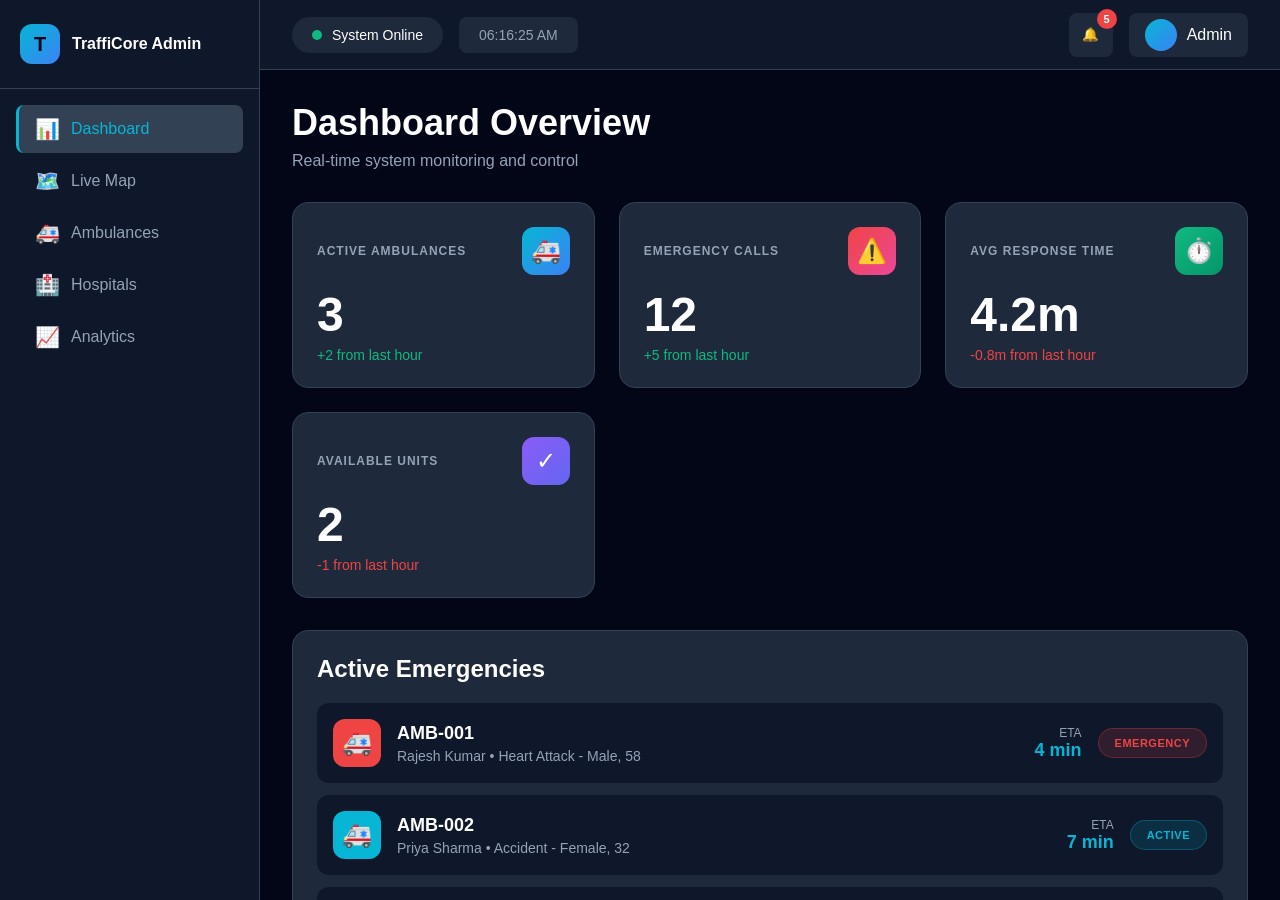
==== index.html @ e66c856d "Add files via upload" ====
<!DOCTYPE html>
<html lang="en">
<head>
    <meta charset="UTF-8">
    <meta name="viewport" content="width=device-width, initial-scale=1.0">
    <title>TraffiCore Admin Dashboard</title>
    <link rel="stylesheet" href="styles.css">
</head>
<body>
<div class="app-container">
    <!-- SIDEBAR -->
    <aside class="sidebar">
        <div class="sidebar-header">
            <div class="logo">T</div>
            <span class="sidebar-title">TraffiCore Admin</span>
        </div>

        <nav class="nav-menu">
            <div class="nav-item active" data-page="dashboard">
                <span class="nav-icon">📊</span>
                <span>Dashboard</span>
            </div>
            <div class="nav-item" data-page="live-map">
                <span class="nav-icon">🗺️</span>
                <span>Live Map</span>
            </div>
            <div class="nav-item" data-page="ambulances">
                <span class="nav-icon">🚑</span>
                <span>Ambulances</span>
            </div>
            <div class="nav-item" data-page="hospitals">
                <span class="nav-icon">🏥</span>
                <span>Hospitals</span>
            </div>
            <div class="nav-item" data-page="analytics">
                <span class="nav-icon">📈</span>
                <span>Analytics</span>
            </div>
        </nav>
    </aside>

    <!-- MAIN CONTENT -->
    <main class="main-content">
        <!-- TOP NAVBAR -->
        <header class="top-navbar">
            <div class="navbar-left">
                <div class="system-status">
                    <div class="status-dot"></div>
                    <span>System Online</span>
                </div>
                <div class="current-time" id="currentTime"></div>
            </div>

            <div class="navbar-right">
                <button class="notification-btn">
                    🔔
                    <span class="notification-badge">5</span>
                </button>
                <div class="profile-btn">
                    <div class="profile-avatar"></div>
                    <span>Admin</span>
                </div>
            </div>
        </header>

        <!-- CONTENT AREA -->
        <div class="content-area">
            <!-- DASHBOARD PAGE -->
            <section class="page-section active" id="dashboard">
                <div class="page-header">
                    <h1>Dashboard Overview</h1>
                    <p>Real-time system monitoring and control</p>
                </div>

                <div class="stats-grid" id="statsGrid"></div>

                <div class="section-card">
                    <h2>Active Emergencies</h2>
                    <div id="activeEmergencies"></div>
                </div>
            </section>

            <!-- LIVE MAP PAGE -->
            <section class="page-section" id="live-map">
                <div class="page-header">
                    <h1>Live Map</h1>
                    <p>Real-time ambulance tracking</p>
                </div>

                <div class="map-container">
                    <canvas id="mapCanvas"></canvas>
                    <div id="mapMarkers"></div>

                    <div class="map-legend">
                        <div class="legend-title">Status Legend</div>
                        <div class="legend-item">
                            <span class="legend-dot available"></span>
                            <span>Available</span>
                        </div>
                        <div class="legend-item">
                            <span class="legend-dot active"></span>
                            <span>En Route</span>
                        </div>
                        <div class="legend-item">
                            <span class="legend-dot emergency"></span>
                            <span>Emergency</span>
                        </div>
                        <div class="legend-item">
                            <span class="legend-dot offline"></span>
                            <span>Offline</span>
                        </div>
                    </div>
                </div>
            </section>

            <!-- AMBULANCES PAGE -->
            <section class="page-section" id="ambulances">
                <div class="page-header">
                    <h1>Ambulance Fleet</h1>
                    <p>Manage all ambulance units</p>
                </div>

                <div class="filter-bar">
                    <button class="filter-btn active" data-filter="all">All</button>
                    <button class="filter-btn" data-filter="available">Available</button>
                    <button class="filter-btn" data-filter="active">Active</button>
                    <button class="filter-btn" data-filter="emergency">Emergency</button>
                    <button class="filter-btn" data-filter="offline">Offline</button>
                </div>

                <div id="ambulanceList"></div>
            </section>

            <!-- HOSPITALS PAGE -->
            <section class="page-section" id="hospitals">
                <div class="page-header">
                    <h1>Connected Hospitals</h1>
                    <p>Hospital network status</p>
                </div>

                <div class="hospital-grid" id="hospitalGrid"></div>
            </section>

            <!-- ANALYTICS PAGE -->
            <section class="page-section" id="analytics">
                <div class="page-header">
                    <h1>Analytics</h1>
                    <p>Performance metrics and insights</p>
                </div>

                <div class="analytics-placeholder">
                    <div class="placeholder-icon">📊</div>
                    <h3>Analytics Dashboard Coming Soon</h3>
                    <p>Performance metrics and insights will be displayed here</p>
                </div>
            </section>
        </div>
    </main>

    <!-- DETAIL PANEL -->
    <aside class="detail-panel" id="detailPanel">
        <div class="detail-header">
            <h2>Ambulance Details</h2>
            <button class="close-detail" id="closeDetail">✕</button>
        </div>
        <div class="detail-content" id="detailContent"></div>
    </aside>
</div>

<script src="script.js"></script>
</body>
</html>
---- styles.css ----
/* GLOBAL RESET & VARIABLES */
* {
    margin: 0;
    padding: 0;
    box-sizing: border-box;
}

:root {
    --bg-primary: #020617;
    --bg-secondary: #0f172a;
    --bg-card: #1e293b;
    --bg-hover: #334155;
    --text-primary: #ffffff;
    --text-secondary: #94a3b8;
    --accent-cyan: #06b6d4;
    --accent-blue: #3b82f6;
    --success: #10b981;
    --warning: #f59e0b;
    --danger: #ef4444;
    --border: #334155;
}

body {
    font-family: -apple-system, BlinkMacSystemFont, 'Segoe UI', 'Roboto', sans-serif;
    background: var(--bg-primary);
    color: var(--text-primary);
    overflow: hidden;
}

/* LAYOUT */
.app-container {
    display: flex;
    height: 100vh;
    overflow: hidden;
}

/* SIDEBAR */
.sidebar {
    width: 260px;
    background: var(--bg-secondary);
    border-right: 1px solid var(--border);
    display: flex;
    flex-direction: column;
    z-index: 100;
}

.sidebar-header {
    padding: 24px 20px;
    border-bottom: 1px solid var(--border);
    display: flex;
    align-items: center;
    gap: 12px;
}

.logo {
    width: 40px;
    height: 40px;
    background: linear-gradient(135deg, var(--accent-cyan), var(--accent-blue));
    border-radius: 12px;
    display: flex;
    align-items: center;
    justify-content: center;
    font-weight: 700;
    font-size: 20px;
    color: var(--bg-primary);
}

.sidebar-title {
    font-size: 16px;
    font-weight: 600;
}

.nav-menu {
    flex: 1;
    padding: 16px;
}

.nav-item {
    padding: 12px 16px;
    display: flex;
    align-items: center;
    gap: 12px;
    cursor: pointer;
    transition: all 0.2s;
    color: var(--text-secondary);
    border-radius: 8px;
    margin-bottom: 4px;
    border-left: 3px solid transparent;
}

.nav-item:hover {
    background: var(--bg-hover);
    color: var(--text-primary);
}

.nav-item.active {
    background: var(--bg-hover);
    color: var(--accent-cyan);
    border-left-color: var(--accent-cyan);
}

.nav-icon {
    font-size: 20px;
    width: 24px;
}

/* MAIN CONTENT */
.main-content {
    flex: 1;
    display: flex;
    flex-direction: column;
    overflow: hidden;
}

/* TOP NAVBAR */
.top-navbar {
    height: 70px;
    background: var(--bg-secondary);
    border-bottom: 1px solid var(--border);
    display: flex;
    align-items: center;
    justify-content: space-between;
    padding: 0 32px;
}

.navbar-left, .navbar-right {
    display: flex;
    align-items: center;
    gap: 16px;
}

.system-status {
    display: flex;
    align-items: center;
    gap: 10px;
    padding: 10px 20px;
    background: var(--bg-card);
    border-radius: 24px;
    font-size: 14px;
}

.status-dot {
    width: 10px;
    height: 10px;
    border-radius: 50%;
    background: var(--success);
    animation: pulse 2s infinite;
}

@keyframes pulse {
    0%, 100% { opacity: 1; transform: scale(1); }
    50% { opacity: 0.7; transform: scale(1.15); }
}

.current-time {
    font-size: 14px;
    color: var(--text-secondary);
    padding: 10px 20px;
    background: var(--bg-card);
    border-radius: 8px;
}

.notification-btn, .profile-btn {
    height: 44px;
    background: var(--bg-card);
    border: none;
    border-radius: 8px;
    color: var(--text-primary);
    cursor: pointer;
    display: flex;
    align-items: center;
    gap: 10px;
    padding: 0 16px;
    position: relative;
    transition: all 0.2s;
}

.notification-btn {
    width: 44px;
    justify-content: center;
    padding: 0;
}

.notification-btn:hover, .profile-btn:hover {
    background: var(--bg-hover);
}

.notification-badge {
    position: absolute;
    top: -4px;
    right: -4px;
    min-width: 20px;
    height: 20px;
    background: var(--danger);
    border-radius: 10px;
    font-size: 11px;
    display: flex;
    align-items: center;
    justify-content: center;
    font-weight: 600;
    padding: 0 6px;
}

.profile-avatar {
    width: 32px;
    height: 32px;
    border-radius: 50%;
    background: linear-gradient(135deg, var(--accent-cyan), var(--accent-blue));
}

/* CONTENT AREA */
.content-area {
    flex: 1;
    overflow-y: auto;
    padding: 32px;
}

.page-section {
    display: none;
}

.page-section.active {
    display: block;
}

.page-header {
    margin-bottom: 32px;
}

.page-header h1 {
    font-size: 36px;
    font-weight: 700;
    margin-bottom: 8px;
}

.page-header p {
    color: var(--text-secondary);
    font-size: 16px;
}

/* STATS GRID */
.stats-grid {
    display: grid;
    grid-template-columns: repeat(auto-fit, minmax(280px, 1fr));
    gap: 24px;
    margin-bottom: 32px;
}

.stat-card {
    background: var(--bg-card);
    border: 1px solid var(--border);
    border-radius: 16px;
    padding: 24px;
    transition: all 0.3s;
    cursor: pointer;
}

.stat-card:hover {
    transform: translateY(-4px);
    border-color: var(--accent-cyan);
    box-shadow: 0 8px 24px rgba(6, 182, 212, 0.2);
}

.stat-header {
    display: flex;
    justify-content: space-between;
    align-items: center;
    margin-bottom: 16px;
}

.stat-title {
    font-size: 12px;
    color: var(--text-secondary);
    text-transform: uppercase;
    letter-spacing: 1px;
    font-weight: 600;
}

.stat-icon {
    width: 48px;
    height: 48px;
    border-radius: 12px;
    display: flex;
    align-items: center;
    justify-content: center;
    font-size: 24px;
}

.stat-value {
    font-size: 48px;
    font-weight: 700;
    margin-bottom: 8px;
    line-height: 1;
}

.stat-change {
    font-size: 14px;
}

.stat-change.positive { color: var(--success); }
.stat-change.negative { color: var(--danger); }

/* SECTION CARD */
.section-card {
    background: var(--bg-card);
    border: 1px solid var(--border);
    border-radius: 16px;
    padding: 24px;
}

.section-card h2 {
    font-size: 24px;
    font-weight: 700;
    margin-bottom: 20px;
}

/* EMERGENCY ITEM */
.emergency-item {
    background: var(--bg-secondary);
    border-radius: 12px;
    padding: 16px;
    display: flex;
    align-items: center;
    justify-content: space-between;
    margin-bottom: 12px;
    cursor: pointer;
    transition: all 0.2s;
}

.emergency-item:hover {
    background: var(--bg-hover);
}

.emergency-left {
    display: flex;
    align-items: center;
    gap: 16px;
}

.emergency-icon {
    width: 48px;
    height: 48px;
    border-radius: 12px;
    display: flex;
    align-items: center;
    justify-content: center;
    font-size: 24px;
}

.emergency-info h3 {
    font-size: 18px;
    font-weight: 700;
    margin-bottom: 4px;
}

.emergency-info p {
    font-size: 14px;
    color: var(--text-secondary);
}

.emergency-right {
    display: flex;
    align-items: center;
    gap: 16px;
}

.emergency-eta {
    text-align: right;
}

.emergency-eta-label {
    font-size: 12px;
    color: var(--text-secondary);
}

.emergency-eta-value {
    font-size: 18px;
    font-weight: 700;
    color: var(--accent-cyan);
}

/* STATUS BADGE */
.status-badge {
    padding: 8px 16px;
    border-radius: 20px;
    font-size: 11px;
    font-weight: 700;
    text-transform: uppercase;
    letter-spacing: 0.5px;
}

.status-badge.available {
    background: rgba(16, 185, 129, 0.15);
    color: var(--success);
    border: 1px solid rgba(16, 185, 129, 0.3);
}

.status-badge.active {
    background: rgba(6, 182, 212, 0.15);
    color: var(--accent-cyan);
    border: 1px solid rgba(6, 182, 212, 0.3);
}

.status-badge.emergency {
    background: rgba(239, 68, 68, 0.15);
    color: var(--danger);
    border: 1px solid rgba(239, 68, 68, 0.3);
}

.status-badge.offline {
    background: rgba(100, 116, 139, 0.15);
    color: #64748b;
    border: 1px solid rgba(100, 116, 139, 0.3);
}

/* MAP CONTAINER */
.map-container {
    background: var(--bg-card);
    border: 1px solid var(--border);
    border-radius: 16px;
    height: 600px;
    position: relative;
    overflow: hidden;
}

#mapCanvas {
    width: 100%;
    height: 100%;
}

#mapMarkers {
    position: absolute;
    top: 0;
    left: 0;
    width: 100%;
    height: 100%;
    pointer-events: none;
}

.ambulance-marker {
    position: absolute;
    width: 56px;
    height: 56px;
    border-radius: 50%;
    display: flex;
    align-items: center;
    justify-content: center;
    cursor: pointer;
    transition: all 0.3s;
    font-size: 28px;
    pointer-events: all;
    box-shadow: 0 8px 24px rgba(0, 0, 0, 0.5);
}

.ambulance-marker::before {
    content: '';
    position: absolute;
    width: 100%;
    height: 100%;
    border-radius: 50%;
    border: 3px solid currentColor;
    animation: ping 2s cubic-bezier(0, 0, 0.2, 1) infinite;
}

@keyframes ping {
    75%, 100% {
        transform: scale(2);
        opacity: 0;
    }
}

.ambulance-marker:hover {
    transform: scale(1.15);
    z-index: 10;
}

.ambulance-marker.available {
    background: var(--success);
    color: white;
}

.ambulance-marker.active {
    background: var(--accent-cyan);
    color: white;
}

.ambulance-marker.emergency {
    background: var(--danger);
    color: white;
    animation: emergencyPulse 1.5s infinite;
}

.ambulance-marker.offline {
    background: #64748b;
    color: white;
}

@keyframes emergencyPulse {
    0%, 100% { box-shadow: 0 8px 24px rgba(239, 68, 68, 0.8); }
    50% { box-shadow: 0 8px 32px rgba(239, 68, 68, 1); }
}

.marker-label {
    position: absolute;
    top: -36px;
    left: 50%;
    transform: translateX(-50%);
    background: rgba(0, 0, 0, 0.9);
    color: white;
    padding: 6px 12px;
    border-radius: 6px;
    font-size: 12px;
    font-weight: 600;
    white-space: nowrap;
    opacity: 0;
    transition: opacity 0.3s;
    pointer-events: none;
}

.ambulance-marker:hover .marker-label {
    opacity: 1;
}

.map-legend {
    position: absolute;
    top: 20px;
    right: 20px;
    background: rgba(15, 23, 42, 0.95);
    padding: 20px;
    border-radius: 12px;
    border: 1px solid var(--border);
    backdrop-filter: blur(10px);
}

.legend-title {
    font-weight: 700;
    font-size: 14px;
    margin-bottom: 12px;
    color: var(--text-primary);
}

.legend-item {
    display: flex;
    align-items: center;
    gap: 12px;
    margin-bottom: 10px;
    font-size: 14px;
}

.legend-item:last-child {
    margin-bottom: 0;
}

.legend-dot {
    width: 16px;
    height: 16px;
    border-radius: 50%;
}

.legend-dot.available { background: var(--success); }
.legend-dot.active { background: var(--accent-cyan); }
.legend-dot.emergency { background: var(--danger); }
.legend-dot.offline { background: #64748b; }

/* FILTER BAR */
.filter-bar {
    display: flex;
    gap: 12px;
    margin-bottom: 24px;
    flex-wrap: wrap;
}

.filter-btn {
    padding: 12px 24px;
    background: var(--bg-card);
    border: 1px solid var(--border);
    border-radius: 8px;
    color: var(--text-secondary);
    cursor: pointer;
    font-size: 14px;
    font-weight: 600;
    transition: all 0.2s;
}

.filter-btn:hover {
    background: var(--bg-hover);
    color: var(--text-primary);
}

.filter-btn.active {
    background: var(--accent-cyan);
    border-color: var(--accent-cyan);
    color: var(--bg-primary);
}

/* AMBULANCE CARD */
.ambulance-card {
    background: var(--bg-card);
    border: 1px solid var(--border);
    border-radius: 16px;
    padding: 24px;
    display: flex;
    align-items: center;
    gap: 20px;
    cursor: pointer;
    transition: all 0.3s;
    margin-bottom: 16px;
}

.ambulance-card:hover {
    border-color: var(--accent-cyan);
    background: var(--bg-hover);
    transform: translateX(4px);
}

.ambulance-avatar {
    width: 64px;
    height: 64px;
    border-radius: 12px;
    display: flex;
    align-items: center;
    justify-content: center;
    font-size: 32px;
    flex-shrink: 0;
}

.ambulance-info {
    flex: 1;
}

.ambulance-id {
    font-weight: 700;
    font-size: 20px;
    margin-bottom: 6px;
}

.ambulance-driver {
    font-size: 14px;
    color: var(--text-secondary);
    margin-bottom: 8px;
}

.ambulance-location {
    font-size: 14px;
    color: var(--text-secondary);
    display: flex;
    align-items: center;
    gap: 6px;
}

.ambulance-meta {
    display: flex;
    gap: 16px;
    align-items: center;
}

.ambulance-eta {
    text-align: right;
}

.ambulance-eta-label {
    font-size: 12px;
    color: var(--text-secondary);
}

.ambulance-eta-value {
    font-size: 20px;
    font-weight: 700;
    color: var(--accent-cyan);
}

/* HOSPITAL GRID */
.hospital-grid {
    display: grid;
    grid-template-columns: repeat(auto-fill, minmax(300px, 1fr));
    gap: 24px;
}

.hospital-card {
    background: var(--bg-card);
    border: 1px solid var(--border);
    border-radius: 16px;
    padding: 24px;
    transition: all 0.3s;
}

.hospital-card:hover {
    border-color: var(--accent-cyan);
    transform: translateY(-4px);
}

.hospital-header {
    display: flex;
    justify-content: space-between;
    align-items: start;
    margin-bottom: 16px;
}

.hospital-info h3 {
    font-size: 20px;
    font-weight: 700;
    margin-bottom: 6px;
}

.hospital-distance {
    font-size: 14px;
    color: var(--text-secondary);
}

.hospital-icon {
    font-size: 40px;
}

.hospital-footer {
    display: flex;
    justify-content: space-between;
    align-items: center;
    padding-top: 16px;
    border-top: 1px solid var(--border);
}

.hospital-beds-label {
    font-size: 14px;
    color: var(--text-secondary);
}

.hospital-beds-value {
    font-size: 28px;
    font-weight: 700;
    color: var(--accent-cyan);
}

/* DETAIL PANEL */
.detail-panel {
    width: 380px;
    background: var(--bg-secondary);
    border-left: 1px solid var(--border);
    display: flex;
    flex-direction: column;
    position: fixed;
    right: -380px;
    top: 0;
    height: 100vh;
    transition: right 0.3s;
    z-index: 200;
}

.detail-panel.open {
    right: 0;
}

.detail-header {
    padding: 24px;
    border-bottom: 1px solid var(--border);
    display: flex;
    justify-content: space-between;
    align-items: center;
}

.detail-header h2 {
    font-size: 20px;
    font-weight: 700;
}

.close-detail {
    width: 40px;
    height: 40px;
    background: var(--bg-card);
    border: none;
    border-radius: 8px;
    color: var(--text-primary);
    cursor: pointer;
    font-size: 18px;
    transition: all 0.2s;
}

.close-detail:hover {
    background: var(--bg-hover);
    color: var(--danger);
}

.detail-content {
    flex: 1;
    overflow-y: auto;
    padding: 24px;
}

.detail-avatar {
    width: 80px;
    height: 80px;
    border-radius: 16px;
    display: flex;
    align-items: center;
    justify-content: center;
    font-size: 40px;
    margin: 0 auto 16px;
}

.detail-id {
    text-align: center;
    font-size: 24px;
    font-weight: 700;
    margin-bottom: 12px;
}

.detail-status {
    display: flex;
    justify-content: center;
    margin-bottom: 24px;
}

.detail-section {
    background: var(--bg-card);
    border-radius: 12px;
    padding: 20px;
    margin-bottom: 16px;
}

.detail-section-title {
    font-size: 11px;
    text-transform: uppercase;
    letter-spacing: 1px;
    color: var(--text-secondary);
    margin-bottom: 16px;
    font-weight: 700;
}

.detail-item {
    display: flex;
    align-items: center;
    gap: 12px;
    margin-bottom: 12px;
}

.detail-item:last-child {
    margin-bottom: 0;
}

.detail-item-icon {
    color: var(--accent-cyan);
}

.detail-item-text {
    font-size: 14px;
    font-weight: 500;
}

.route-item {
    display: flex;
    align-items: start;
    gap: 12px;
    padding: 12px 0;
    border-bottom: 1px solid var(--border);
}

.route-item:last-child {
    border-bottom: none;
    padding-bottom: 0;
}

.route-icon {
    width: 32px;
    height: 32px;
    background: var(--bg-secondary);
    border-radius: 8px;
    display: flex;
    align-items: center;
    justify-content: center;
    flex-shrink: 0;
}

.route-info {
    flex: 1;
}

.route-name {
    font-size: 14px;
    font-weight: 600;
    margin-bottom: 6px;
}

.route-details {
    display: flex;
    justify-content: space-between;
    align-items: center;
}

.route-time {
    font-size: 12px;
    color: var(--text-secondary);
}

.route-status {
    font-size: 11px;
    padding: 4px 10px;
    border-radius: 12px;
    font-weight: 700;
}

.route-status.cleared {
    background: rgba(16, 185, 129, 0.15);
    color: var(--success);
}

.route-status.priority {
    background: rgba(6, 182, 212, 0.15);
    color: var(--accent-cyan);
}

.route-status.pending {
    background: rgba(100, 116, 139, 0.15);
    color: #64748b;
}

.speed-display {
    text-align: center;
}

.speed-value {
    font-size: 48px;
    font-weight: 700;
    color: var(--accent-cyan);
}

.speed-unit {
    font-size: 18px;
    color: var(--text-secondary);
}

/* ANALYTICS PLACEHOLDER */
.analytics-placeholder {
    text-align: center;
    padding: 100px 20px;
}

.placeholder-icon {
    font-size: 80px;
    margin-bottom: 24px;
}

.analytics-placeholder h3 {
    font-size: 28px;
    font-weight: 700;
    margin-bottom: 12px;
}

.analytics-placeholder p {
    font-size: 16px;
    color: var(--text-secondary);
}

/* RESPONSIVE */
@media (max-width: 768px) {
    .sidebar {
        position: fixed;
        left: -260px;
        z-index: 300;
        transition: left 0.3s;
    }

    .sidebar.open {
        left: 0;
    }

    .detail-panel {
        width: 100%;
        right: -100%;
    }
}
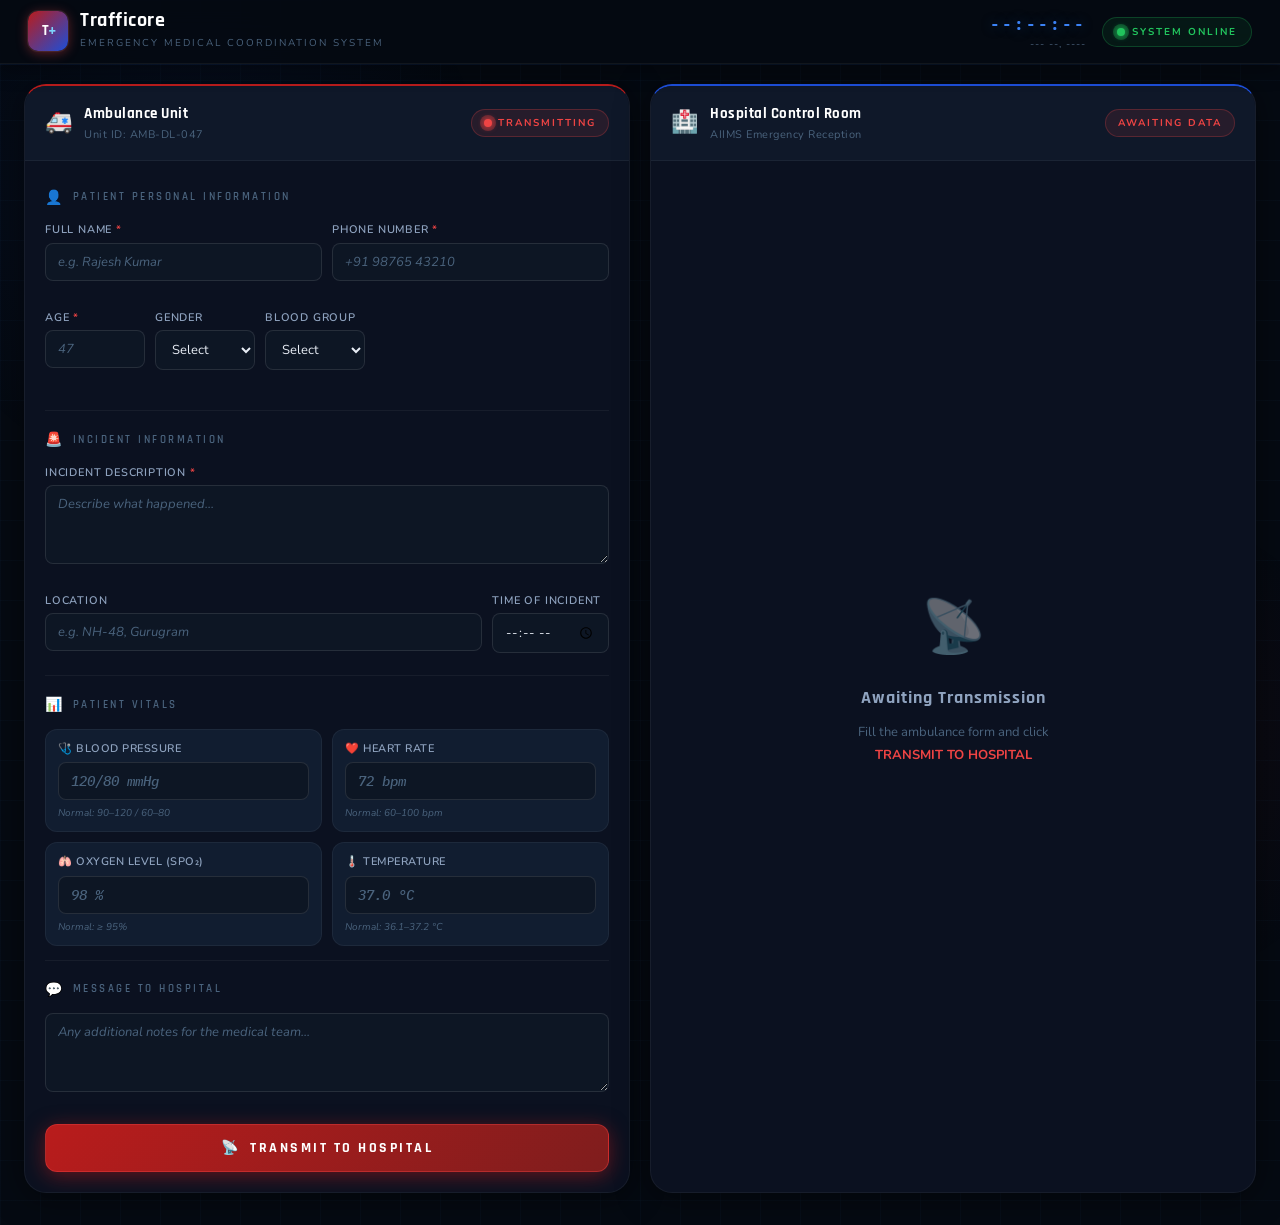
==== commit 76fd403f: "Add files via upload" ====
--- a/index.html
+++ b/index.html
@@ -1,172 +1,333 @@
-<!DOCTYPE html>
-<html lang="en">
-<head>
-    <meta charset="UTF-8">
-    <meta name="viewport" content="width=device-width, initial-scale=1.0">
-    <title>TraffiCore Admin Dashboard</title>
-    <link rel="stylesheet" href="styles.css">
-</head>
-<body>
-<div class="app-container">
-    <!-- SIDEBAR -->
-    <aside class="sidebar">
-        <div class="sidebar-header">
-            <div class="logo">T</div>
-            <span class="sidebar-title">TraffiCore Admin</span>
-        </div>
-
-        <nav class="nav-menu">
-            <div class="nav-item active" data-page="dashboard">
-                <span class="nav-icon">📊</span>
-                <span>Dashboard</span>
-            </div>
-            <div class="nav-item" data-page="live-map">
-                <span class="nav-icon">🗺️</span>
-                <span>Live Map</span>
-            </div>
-            <div class="nav-item" data-page="ambulances">
-                <span class="nav-icon">🚑</span>
-                <span>Ambulances</span>
-            </div>
-            <div class="nav-item" data-page="hospitals">
-                <span class="nav-icon">🏥</span>
-                <span>Hospitals</span>
-            </div>
-            <div class="nav-item" data-page="analytics">
-                <span class="nav-icon">📈</span>
-                <span>Analytics</span>
-            </div>
-        </nav>
-    </aside>
-
-    <!-- MAIN CONTENT -->
-    <main class="main-content">
-        <!-- TOP NAVBAR -->
-        <header class="top-navbar">
-            <div class="navbar-left">
-                <div class="system-status">
-                    <div class="status-dot"></div>
-                    <span>System Online</span>
-                </div>
-                <div class="current-time" id="currentTime"></div>
-            </div>
-
-            <div class="navbar-right">
-                <button class="notification-btn">
-                    🔔
-                    <span class="notification-badge">5</span>
-                </button>
-                <div class="profile-btn">
-                    <div class="profile-avatar"></div>
-                    <span>Admin</span>
-                </div>
-            </div>
-        </header>
-
-        <!-- CONTENT AREA -->
-        <div class="content-area">
-            <!-- DASHBOARD PAGE -->
-            <section class="page-section active" id="dashboard">
-                <div class="page-header">
-                    <h1>Dashboard Overview</h1>
-                    <p>Real-time system monitoring and control</p>
-                </div>
-
-                <div class="stats-grid" id="statsGrid"></div>
-
-                <div class="section-card">
-                    <h2>Active Emergencies</h2>
-                    <div id="activeEmergencies"></div>
-                </div>
-            </section>
-
-            <!-- LIVE MAP PAGE -->
-            <section class="page-section" id="live-map">
-                <div class="page-header">
-                    <h1>Live Map</h1>
-                    <p>Real-time ambulance tracking</p>
-                </div>
-
-                <div class="map-container">
-                    <canvas id="mapCanvas"></canvas>
-                    <div id="mapMarkers"></div>
-
-                    <div class="map-legend">
-                        <div class="legend-title">Status Legend</div>
-                        <div class="legend-item">
-                            <span class="legend-dot available"></span>
-                            <span>Available</span>
-                        </div>
-                        <div class="legend-item">
-                            <span class="legend-dot active"></span>
-                            <span>En Route</span>
-                        </div>
-                        <div class="legend-item">
-                            <span class="legend-dot emergency"></span>
-                            <span>Emergency</span>
-                        </div>
-                        <div class="legend-item">
-                            <span class="legend-dot offline"></span>
-                            <span>Offline</span>
-                        </div>
-                    </div>
-                </div>
-            </section>
-
-            <!-- AMBULANCES PAGE -->
-            <section class="page-section" id="ambulances">
-                <div class="page-header">
-                    <h1>Ambulance Fleet</h1>
-                    <p>Manage all ambulance units</p>
-                </div>
-
-                <div class="filter-bar">
-                    <button class="filter-btn active" data-filter="all">All</button>
-                    <button class="filter-btn" data-filter="available">Available</button>
-                    <button class="filter-btn" data-filter="active">Active</button>
-                    <button class="filter-btn" data-filter="emergency">Emergency</button>
-                    <button class="filter-btn" data-filter="offline">Offline</button>
-                </div>
-
-                <div id="ambulanceList"></div>
-            </section>
-
-            <!-- HOSPITALS PAGE -->
-            <section class="page-section" id="hospitals">
-                <div class="page-header">
-                    <h1>Connected Hospitals</h1>
-                    <p>Hospital network status</p>
-                </div>
-
-                <div class="hospital-grid" id="hospitalGrid"></div>
-            </section>
-
-            <!-- ANALYTICS PAGE -->
-            <section class="page-section" id="analytics">
-                <div class="page-header">
-                    <h1>Analytics</h1>
-                    <p>Performance metrics and insights</p>
-                </div>
-
-                <div class="analytics-placeholder">
-                    <div class="placeholder-icon">📊</div>
-                    <h3>Analytics Dashboard Coming Soon</h3>
-                    <p>Performance metrics and insights will be displayed here</p>
-                </div>
-            </section>
-        </div>
-    </main>
-
-    <!-- DETAIL PANEL -->
-    <aside class="detail-panel" id="detailPanel">
-        <div class="detail-header">
-            <h2>Ambulance Details</h2>
-            <button class="close-detail" id="closeDetail">✕</button>
-        </div>
-        <div class="detail-content" id="detailContent"></div>
-    </aside>
-</div>
-
-<script src="script.js"></script>
-</body>
-</html>+<!DOCTYPE html>
+<html lang="en">
+<head>
+  <meta charset="UTF-8" />
+  <meta name="viewport" content="width=device-width, initial-scale=1.0" />
+  <title>Trafficore – Emergency Medical Coordination</title>
+  <link rel="stylesheet" href="style.css" />
+  <!-- Distinctive font pairing: Rajdhani (display) + IBM Plex Mono (data) + Nunito (body) -->
+  <link href="https://fonts.googleapis.com/css2?family=Rajdhani:wght@500;600;700&family=IBM+Plex+Mono:wght@400;500;600&family=Nunito:wght@400;500;600&display=swap" rel="stylesheet" />
+</head>
+<body>
+
+  <!-- ═══════════════════════════════════════════════
+       HEADER
+  ═══════════════════════════════════════════════ -->
+  <header class="site-header">
+    <div class="header-brand">
+      <div class="brand-icon">T<span class="cross">+</span></div>
+      <div class="brand-text">
+        <h1>Trafficore</h1>
+        <span>Emergency Medical Coordination System</span>
+      </div>
+    </div>
+
+    <div class="header-status">
+      <!-- Live clock -->
+      <div class="clock-block">
+        <div id="live-clock" class="live-clock">--:--:--</div>
+        <div id="live-date" class="live-date">--- --, ----</div>
+      </div>
+      <!-- System status -->
+      <div class="status-pill" id="system-status">
+        <span class="pulse-dot"></span>
+        <span id="status-text">SYSTEM ONLINE</span>
+      </div>
+    </div>
+  </header>
+
+  <!-- ═══════════════════════════════════════════════
+       MAIN LAYOUT
+  ═══════════════════════════════════════════════ -->
+  <main class="dashboard">
+
+    <!-- ──────────────────────────────────────────
+         LEFT PANEL – Ambulance Input
+    ────────────────────────────────────────────── -->
+    <section class="panel panel-left" id="ambulance-panel">
+
+      <!-- Panel header -->
+      <div class="panel-header">
+        <div class="panel-icon">🚑</div>
+        <div>
+          <div class="panel-title">Ambulance Unit</div>
+          <div class="panel-subtitle" id="amb-unit-id">Unit ID: AMB-DL-047</div>
+        </div>
+        <div class="unit-badge live-badge">
+          <span class="pulse-dot red"></span> TRANSMITTING
+        </div>
+      </div>
+
+      <!-- FORM -->
+      <form id="ambulance-form" novalidate>
+
+        <!-- ── A) Patient Personal Info ─────────── -->
+        <div class="form-section">
+          <div class="section-label">
+            <span class="section-icon">👤</span>
+            Patient Personal Information
+          </div>
+
+          <div class="form-row">
+            <div class="field">
+              <label for="p-name">Full Name <span class="req">*</span></label>
+              <input type="text" id="p-name" placeholder="e.g. Rajesh Kumar" autocomplete="off" />
+              <span class="err" id="err-name"></span>
+            </div>
+            <div class="field">
+              <label for="p-phone">Phone Number <span class="req">*</span></label>
+              <input type="tel" id="p-phone" placeholder="+91 98765 43210" />
+              <span class="err" id="err-phone"></span>
+            </div>
+          </div>
+
+          <div class="form-row">
+            <div class="field field-sm">
+              <label for="p-age">Age <span class="req">*</span></label>
+              <input type="number" id="p-age" placeholder="47" min="0" max="120" />
+              <span class="err" id="err-age"></span>
+            </div>
+            <div class="field field-sm">
+              <label for="p-gender">Gender</label>
+              <select id="p-gender">
+                <option value="">Select</option>
+                <option>Male</option>
+                <option>Female</option>
+                <option>Other</option>
+              </select>
+            </div>
+            <div class="field field-sm">
+              <label for="p-blood">Blood Group</label>
+              <select id="p-blood">
+                <option value="">Select</option>
+                <option>A+</option><option>A−</option>
+                <option>B+</option><option>B−</option>
+                <option>AB+</option><option>AB−</option>
+                <option>O+</option><option>O−</option>
+              </select>
+            </div>
+          </div>
+        </div>
+
+        <!-- ── B) Incident Information ────────────── -->
+        <div class="form-section">
+          <div class="section-label">
+            <span class="section-icon">🚨</span>
+            Incident Information
+          </div>
+
+          <div class="field">
+            <label for="i-desc">Incident Description <span class="req">*</span></label>
+            <textarea id="i-desc" rows="3" placeholder="Describe what happened..."></textarea>
+            <span class="err" id="err-desc"></span>
+          </div>
+
+          <div class="form-row">
+            <div class="field">
+              <label for="i-loc">Location</label>
+              <input type="text" id="i-loc" placeholder="e.g. NH-48, Gurugram" />
+            </div>
+            <div class="field field-sm">
+              <label for="i-time">Time of Incident</label>
+              <input type="time" id="i-time" />
+            </div>
+          </div>
+        </div>
+
+        <!-- ── C) Patient Vitals ───────────────────── -->
+        <div class="form-section">
+          <div class="section-label">
+            <span class="section-icon">📊</span>
+            Patient Vitals
+          </div>
+
+          <div class="vitals-grid">
+            <div class="vital-input-card">
+              <label class="vital-label" for="v-bp">🩺 Blood Pressure</label>
+              <input type="text" id="v-bp" placeholder="120/80 mmHg" class="vital-field" />
+              <span class="vital-hint">Normal: 90–120 / 60–80</span>
+            </div>
+            <div class="vital-input-card">
+              <label class="vital-label" for="v-hr">❤️ Heart Rate</label>
+              <input type="number" id="v-hr" placeholder="72 bpm" min="0" max="300" class="vital-field" />
+              <span class="vital-hint">Normal: 60–100 bpm</span>
+            </div>
+            <div class="vital-input-card">
+              <label class="vital-label" for="v-spo2">🫁 Oxygen Level (SpO₂)</label>
+              <input type="number" id="v-spo2" placeholder="98 %" min="0" max="100" class="vital-field" />
+              <span class="vital-hint">Normal: ≥ 95%</span>
+            </div>
+            <div class="vital-input-card">
+              <label class="vital-label" for="v-temp">🌡️ Temperature</label>
+              <input type="number" id="v-temp" placeholder="37.0 °C" step="0.1" min="30" max="45" class="vital-field" />
+              <span class="vital-hint">Normal: 36.1–37.2 °C</span>
+            </div>
+          </div>
+        </div>
+
+        <!-- ── D) Message to Hospital ─────────────── -->
+        <div class="form-section">
+          <div class="section-label">
+            <span class="section-icon">💬</span>
+            Message to Hospital
+          </div>
+          <div class="field">
+            <textarea id="msg-text" rows="3" placeholder="Any additional notes for the medical team..."></textarea>
+          </div>
+        </div>
+
+        <!-- Submit -->
+        <button type="submit" class="send-btn" id="send-btn">
+          <span class="btn-icon">📡</span>
+          <span class="btn-label">TRANSMIT TO HOSPITAL</span>
+          <span class="btn-flash"></span>
+        </button>
+
+      </form>
+    </section><!-- end panel-left -->
+
+    <!-- ──────────────────────────────────────────
+         RIGHT PANEL – Hospital View
+    ────────────────────────────────────────────── -->
+    <section class="panel panel-right" id="hospital-panel">
+
+      <!-- Panel header -->
+      <div class="panel-header">
+        <div class="panel-icon">🏥</div>
+        <div>
+          <div class="panel-title">Hospital Control Room</div>
+          <div class="panel-subtitle">AIIMS Emergency Reception</div>
+        </div>
+        <div class="unit-badge" id="emergency-level-badge">
+          <span>AWAITING DATA</span>
+        </div>
+      </div>
+
+      <!-- Idle state (shown before first submission) -->
+      <div class="idle-state" id="idle-state">
+        <div class="idle-icon">📡</div>
+        <p class="idle-title">Awaiting Transmission</p>
+        <p class="idle-sub">Fill the ambulance form and click<br /><strong>TRANSMIT TO HOSPITAL</strong></p>
+      </div>
+
+      <!-- Hospital data cards (hidden until data arrives) -->
+      <div class="hospital-data" id="hospital-data" style="display:none;">
+
+        <!-- Received timestamp -->
+        <div class="received-banner">
+          <span class="pulse-dot green"></span>
+          Data received at <strong id="recv-time">--:--:--</strong>
+          &nbsp;·&nbsp; Transmission #<strong id="recv-count">1</strong>
+        </div>
+
+        <!-- Patient Details Card -->
+        <div class="data-card" id="hc-patient">
+          <div class="data-card-header">
+            <span>👤</span> Patient Details
+          </div>
+          <div class="data-card-body">
+            <div class="data-grid">
+              <div class="data-item">
+                <span class="d-label">Full Name</span>
+                <span class="d-value" id="h-name">—</span>
+              </div>
+              <div class="data-item">
+                <span class="d-label">Phone</span>
+                <span class="d-value" id="h-phone">—</span>
+              </div>
+              <div class="data-item">
+                <span class="d-label">Age</span>
+                <span class="d-value" id="h-age">—</span>
+              </div>
+              <div class="data-item">
+                <span class="d-label">Gender</span>
+                <span class="d-value" id="h-gender">—</span>
+              </div>
+              <div class="data-item">
+                <span class="d-label">Blood Group</span>
+                <span class="d-value blood" id="h-blood">—</span>
+              </div>
+            </div>
+          </div>
+        </div>
+
+        <!-- Incident Details Card -->
+        <div class="data-card" id="hc-incident">
+          <div class="data-card-header">
+            <span>🚨</span> Incident Details
+          </div>
+          <div class="data-card-body">
+            <div class="incident-desc" id="h-desc">—</div>
+            <div class="data-grid mt-8">
+              <div class="data-item">
+                <span class="d-label">Location</span>
+                <span class="d-value" id="h-loc">—</span>
+              </div>
+              <div class="data-item">
+                <span class="d-label">Time of Incident</span>
+                <span class="d-value mono" id="h-time">—</span>
+              </div>
+            </div>
+          </div>
+        </div>
+
+        <!-- Vitals Card -->
+        <div class="data-card" id="hc-vitals">
+          <div class="data-card-header">
+            <span>📊</span> Patient Vitals
+            <span class="vitals-status-label" id="vitals-overall-label">—</span>
+          </div>
+          <div class="data-card-body">
+            <div class="vitals-display-grid">
+              <div class="vital-display-card" id="vd-bp">
+                <div class="vd-icon">🩺</div>
+                <div class="vd-value" id="h-bp">—</div>
+                <div class="vd-label">Blood Pressure</div>
+                <div class="vd-status-bar"></div>
+              </div>
+              <div class="vital-display-card" id="vd-hr">
+                <div class="vd-icon">❤️</div>
+                <div class="vd-value" id="h-hr">—</div>
+                <div class="vd-label">Heart Rate</div>
+                <div class="vd-status-bar"></div>
+              </div>
+              <div class="vital-display-card" id="vd-spo2">
+                <div class="vd-icon">🫁</div>
+                <div class="vd-value" id="h-spo2">—</div>
+                <div class="vd-label">SpO₂</div>
+                <div class="vd-status-bar"></div>
+              </div>
+              <div class="vital-display-card" id="vd-temp">
+                <div class="vd-icon">🌡️</div>
+                <div class="vd-value" id="h-temp">—</div>
+                <div class="vd-label">Temperature</div>
+                <div class="vd-status-bar"></div>
+              </div>
+            </div>
+          </div>
+        </div>
+
+        <!-- Message Card -->
+        <div class="data-card" id="hc-msg">
+          <div class="data-card-header">
+            <span>💬</span> Paramedic Note
+          </div>
+          <div class="data-card-body">
+            <div class="message-bubble" id="h-msg">—</div>
+          </div>
+        </div>
+
+      </div><!-- end hospital-data -->
+    </section><!-- end panel-right -->
+
+  </main><!-- end dashboard -->
+
+  <!-- ── Toast notification ────────────────────── -->
+  <div class="toast" id="toast"></div>
+
+  <!-- ── Transmission flash overlay ──────────────── -->
+  <div class="tx-flash" id="tx-flash"></div>
+
+  <script src="script.js"></script>
+</body>
+</html>
--- a/style.css
+++ b/style.css
@@ -0,0 +1,655 @@
+/* ═══════════════════════════════════════════════════════════
+   TRAFFICORE – Emergency Medical Coordination System
+   style.css  |  Dark Medical Emergency Theme
+   Fonts: Rajdhani (headings) · Nunito (body) · IBM Plex Mono (data)
+═══════════════════════════════════════════════════════════ */
+
+/* ── CSS Custom Properties ─────────────────────────────── */
+:root {
+  --bg-base:       #050a12;
+  --bg-panel:      #0b1120;
+  --bg-section:    #0f1829;
+  --bg-card:       #111d30;
+  --bg-input:      #0d1624;
+  --bg-hover:      #162038;
+
+  --border-subtle: rgba(255,255,255,0.05);
+  --border-med:    rgba(255,255,255,0.10);
+  --border-accent: rgba(59,130,246,0.30);
+
+  --blue-bright:   #3b82f6;
+  --blue-dim:      #1d4ed8;
+  --blue-glow:     rgba(59,130,246,0.18);
+  --red-bright:    #ef4444;
+  --red-dim:       #b91c1c;
+  --red-glow:      rgba(239,68,68,0.18);
+  --green-bright:  #22c55e;
+  --green-dim:     #15803d;
+  --amber-bright:  #f59e0b;
+  --amber-dim:     #b45309;
+
+  --text-primary:  #e8edf5;
+  --text-secondary:#8fa3bf;
+  --text-muted:    #4a637d;
+
+  --font-display:  'Rajdhani', sans-serif;
+  --font-body:     'Nunito', sans-serif;
+  --font-mono:     'IBM Plex Mono', monospace;
+
+  --radius-sm:     8px;
+  --radius-md:     12px;
+  --radius-lg:     16px;
+  --radius-xl:     22px;
+
+  --shadow-card:   0 4px 32px rgba(0,0,0,0.5);
+  --shadow-glow-blue: 0 0 24px rgba(59,130,246,0.12);
+  --shadow-glow-red:  0 0 24px rgba(239,68,68,0.15);
+
+  --transition:    all 0.22s ease;
+}
+
+/* ── Reset & Base ──────────────────────────────────────── */
+*, *::before, *::after { box-sizing: border-box; margin: 0; padding: 0; }
+
+html { scroll-behavior: smooth; }
+
+body {
+  font-family: var(--font-body);
+  background-color: var(--bg-base);
+  color: var(--text-primary);
+  min-height: 100vh;
+  font-size: 14px;
+  line-height: 1.6;
+  /* Subtle grid texture */
+  background-image:
+    linear-gradient(rgba(59,130,246,0.03) 1px, transparent 1px),
+    linear-gradient(90deg, rgba(59,130,246,0.03) 1px, transparent 1px);
+  background-size: 40px 40px;
+  overflow-x: hidden;
+}
+
+/* ── Ambient background glows ──────────────────────────── */
+body::before {
+  content: '';
+  position: fixed;
+  top: -100px; left: -100px;
+  width: 600px; height: 600px;
+  background: radial-gradient(circle, rgba(29,78,216,0.08) 0%, transparent 70%);
+  pointer-events: none; z-index: 0;
+}
+body::after {
+  content: '';
+  position: fixed;
+  bottom: -100px; right: -100px;
+  width: 500px; height: 500px;
+  background: radial-gradient(circle, rgba(185,28,28,0.07) 0%, transparent 70%);
+  pointer-events: none; z-index: 0;
+}
+
+/* ══════════════════════════════════════════════════════════
+   HEADER
+══════════════════════════════════════════════════════════ */
+.site-header {
+  position: sticky; top: 0; z-index: 100;
+  display: flex; align-items: center; justify-content: space-between;
+  padding: 0 28px;
+  height: 64px;
+  background: rgba(5,10,18,0.88);
+  backdrop-filter: blur(16px);
+  border-bottom: 1px solid var(--border-subtle);
+  box-shadow: 0 1px 0 rgba(59,130,246,0.08), 0 4px 20px rgba(0,0,0,0.4);
+}
+
+.header-brand { display: flex; align-items: center; gap: 12px; }
+
+.brand-icon {
+  width: 40px; height: 40px;
+  background: linear-gradient(135deg, var(--red-dim), var(--blue-dim));
+  border-radius: 10px;
+  display: flex; align-items: center; justify-content: center;
+  font-family: var(--font-display);
+  font-weight: 700; font-size: 15px; color: #fff;
+  box-shadow: 0 2px 12px rgba(239,68,68,0.4), 0 0 0 1px rgba(255,255,255,0.08);
+  letter-spacing: -1px;
+}
+.brand-icon .cross { color: #7dd3fc; }
+
+.brand-text h1 {
+  font-family: var(--font-display);
+  font-size: 20px; font-weight: 700;
+  color: #fff; letter-spacing: 0.5px;
+  line-height: 1.1;
+}
+.brand-text span {
+  font-size: 10px; letter-spacing: 2px;
+  text-transform: uppercase; color: var(--text-muted);
+}
+
+.header-status { display: flex; align-items: center; gap: 16px; }
+
+.clock-block { text-align: right; }
+.live-clock {
+  font-family: var(--font-mono);
+  font-size: 16px; font-weight: 600;
+  color: var(--blue-bright); letter-spacing: 2px;
+  text-shadow: 0 0 12px rgba(59,130,246,0.5);
+}
+.live-date { font-size: 10px; color: var(--text-muted); letter-spacing: 1px; text-transform: uppercase; }
+
+.status-pill {
+  display: flex; align-items: center; gap: 7px;
+  padding: 6px 14px;
+  background: rgba(34,197,94,0.08);
+  border: 1px solid rgba(34,197,94,0.25);
+  border-radius: 40px;
+  font-size: 10px; font-weight: 700;
+  letter-spacing: 2px; color: var(--green-bright);
+  text-transform: uppercase;
+}
+
+/* ══════════════════════════════════════════════════════════
+   PULSE DOTS
+══════════════════════════════════════════════════════════ */
+.pulse-dot {
+  display: inline-block;
+  width: 8px; height: 8px;
+  border-radius: 50%;
+  background: var(--green-bright);
+  box-shadow: 0 0 6px var(--green-bright);
+  position: relative;
+  flex-shrink: 0;
+}
+.pulse-dot::after {
+  content: '';
+  position: absolute; inset: -4px;
+  border-radius: 50%;
+  background: var(--green-bright);
+  opacity: 0.3;
+  animation: pulseRing 1.6s ease-out infinite;
+}
+.pulse-dot.red { background: var(--red-bright); box-shadow: 0 0 6px var(--red-bright); }
+.pulse-dot.red::after { background: var(--red-bright); }
+.pulse-dot.green { background: var(--green-bright); box-shadow: 0 0 6px var(--green-bright); }
+
+@keyframes pulseRing {
+  0%   { transform: scale(1); opacity: 0.4; }
+  100% { transform: scale(2.4); opacity: 0; }
+}
+
+/* ══════════════════════════════════════════════════════════
+   DASHBOARD LAYOUT
+══════════════════════════════════════════════════════════ */
+.dashboard {
+  display: grid;
+  grid-template-columns: 1fr 1fr;
+  gap: 20px;
+  padding: 20px 24px 32px;
+  max-width: 1440px;
+  margin: 0 auto;
+  position: relative; z-index: 1;
+}
+
+@media (max-width: 960px) {
+  .dashboard { grid-template-columns: 1fr; }
+}
+
+/* ══════════════════════════════════════════════════════════
+   PANEL (shared left/right shell)
+══════════════════════════════════════════════════════════ */
+.panel {
+  background: var(--bg-panel);
+  border: 1px solid var(--border-subtle);
+  border-radius: var(--radius-xl);
+  overflow: hidden;
+  box-shadow: var(--shadow-card);
+  display: flex; flex-direction: column;
+  transition: var(--transition);
+  position: relative;
+}
+
+.panel-left { border-top: 2px solid var(--red-dim); }
+.panel-right { border-top: 2px solid var(--blue-dim); }
+
+.panel-left:hover { box-shadow: var(--shadow-card), var(--shadow-glow-red); }
+.panel-right:hover { box-shadow: var(--shadow-card), var(--shadow-glow-blue); }
+
+/* Panel Header */
+.panel-header {
+  display: flex; align-items: center; gap: 12px;
+  padding: 16px 20px;
+  background: var(--bg-section);
+  border-bottom: 1px solid var(--border-subtle);
+}
+.panel-icon { font-size: 22px; }
+.panel-title {
+  font-family: var(--font-display);
+  font-size: 15px; font-weight: 700;
+  color: #fff; letter-spacing: 0.5px;
+}
+.panel-subtitle { font-size: 11px; color: var(--text-muted); letter-spacing: 0.5px; }
+
+.unit-badge {
+  margin-left: auto;
+  padding: 5px 12px;
+  border-radius: 40px;
+  background: rgba(239,68,68,0.10);
+  border: 1px solid rgba(239,68,68,0.25);
+  font-size: 10px; font-weight: 700; letter-spacing: 2px;
+  color: var(--red-bright);
+  display: flex; align-items: center; gap: 6px;
+  text-transform: uppercase;
+}
+.live-badge { animation: badgePulse 2s ease-in-out infinite; }
+
+@keyframes badgePulse {
+  0%, 100% { opacity: 1; }
+  50% { opacity: 0.7; }
+}
+
+/* ══════════════════════════════════════════════════════════
+   FORM SECTIONS
+══════════════════════════════════════════════════════════ */
+#ambulance-form {
+  padding: 12px 20px 20px;
+  display: flex; flex-direction: column; gap: 4px;
+  flex: 1; overflow-y: auto;
+}
+
+.form-section {
+  padding: 14px 0;
+  border-bottom: 1px solid var(--border-subtle);
+}
+.form-section:last-of-type { border-bottom: none; }
+
+.section-label {
+  display: flex; align-items: center; gap: 8px;
+  font-family: var(--font-display);
+  font-size: 11px; font-weight: 600;
+  letter-spacing: 2.5px; text-transform: uppercase;
+  color: var(--text-muted);
+  margin-bottom: 12px;
+}
+.section-icon { font-size: 14px; }
+
+/* Field layout */
+.form-row { display: flex; gap: 10px; }
+.form-row .field { flex: 1; }
+.form-row .field-sm { flex: 0 0 100px; }
+
+.field { display: flex; flex-direction: column; gap: 4px; margin-bottom: 10px; }
+.field:last-child { margin-bottom: 0; }
+
+label {
+  font-size: 11px; font-weight: 600;
+  letter-spacing: 0.8px; color: var(--text-secondary);
+  text-transform: uppercase;
+}
+.req { color: var(--red-bright); }
+
+/* Inputs */
+input[type="text"],
+input[type="tel"],
+input[type="number"],
+input[type="time"],
+select, textarea {
+  background: var(--bg-input);
+  border: 1px solid var(--border-med);
+  border-radius: var(--radius-sm);
+  padding: 9px 12px;
+  color: var(--text-primary);
+  font-family: var(--font-body);
+  font-size: 13px;
+  outline: none;
+  transition: var(--transition);
+  width: 100%;
+}
+
+input:focus, select:focus, textarea:focus {
+  border-color: var(--blue-bright);
+  background: var(--bg-hover);
+  box-shadow: 0 0 0 3px rgba(59,130,246,0.12);
+}
+
+input::placeholder, textarea::placeholder { color: var(--text-muted); font-style: italic; }
+select option { background: #0f1829; }
+textarea { resize: vertical; min-height: 72px; line-height: 1.5; }
+
+/* Validation error */
+.err {
+  font-size: 10px; color: var(--red-bright);
+  letter-spacing: 0.5px; min-height: 14px;
+  display: block;
+}
+
+/* Vitals grid (form side) */
+.vitals-grid {
+  display: grid; grid-template-columns: 1fr 1fr;
+  gap: 10px;
+}
+
+.vital-input-card {
+  background: var(--bg-card);
+  border: 1px solid var(--border-subtle);
+  border-radius: var(--radius-md);
+  padding: 10px 12px;
+  display: flex; flex-direction: column; gap: 5px;
+  transition: var(--transition);
+}
+.vital-input-card:hover { border-color: var(--border-accent); }
+
+.vital-label {
+  font-size: 11px; font-weight: 600;
+  color: var(--text-secondary);
+  letter-spacing: 0.5px; text-transform: uppercase;
+}
+.vital-field {
+  background: var(--bg-input) !important;
+  font-family: var(--font-mono) !important;
+  font-size: 14px !important;
+  font-weight: 500 !important;
+  color: #fff !important;
+}
+.vital-hint {
+  font-size: 10px; color: var(--text-muted);
+  font-style: italic;
+}
+
+/* Send button */
+.send-btn {
+  margin-top: 14px;
+  display: flex; align-items: center; justify-content: center; gap: 10px;
+  width: 100%;
+  padding: 14px 24px;
+  background: linear-gradient(135deg, var(--red-dim) 0%, #7f1d1d 100%);
+  border: 1px solid rgba(239,68,68,0.4);
+  border-radius: var(--radius-md);
+  color: #fff;
+  font-family: var(--font-display);
+  font-size: 14px; font-weight: 700;
+  letter-spacing: 2.5px; text-transform: uppercase;
+  cursor: pointer;
+  position: relative; overflow: hidden;
+  transition: var(--transition);
+  box-shadow: 0 4px 20px rgba(185,28,28,0.5);
+}
+.send-btn:hover {
+  background: linear-gradient(135deg, var(--red-bright) 0%, var(--red-dim) 100%);
+  box-shadow: 0 6px 30px rgba(239,68,68,0.5);
+  transform: translateY(-1px);
+}
+.send-btn:active { transform: translateY(0); }
+
+.btn-flash {
+  position: absolute; inset: 0;
+  background: linear-gradient(90deg, transparent 0%, rgba(255,255,255,0.15) 50%, transparent 100%);
+  transform: translateX(-100%);
+  animation: btnShine 3s ease-in-out infinite;
+}
+@keyframes btnShine {
+  0%, 60% { transform: translateX(-100%); }
+  80%       { transform: translateX(100%); }
+  100%      { transform: translateX(100%); }
+}
+
+/* ══════════════════════════════════════════════════════════
+   HOSPITAL PANEL – IDLE STATE
+══════════════════════════════════════════════════════════ */
+.idle-state {
+  display: flex; flex-direction: column;
+  align-items: center; justify-content: center;
+  flex: 1; padding: 48px 32px;
+  text-align: center;
+}
+.idle-icon {
+  font-size: 52px; margin-bottom: 16px;
+  opacity: 0.4;
+  animation: idleFloat 3s ease-in-out infinite;
+}
+@keyframes idleFloat {
+  0%, 100% { transform: translateY(0); }
+  50%       { transform: translateY(-8px); }
+}
+.idle-title { font-family: var(--font-display); font-size: 18px; font-weight: 700; color: var(--text-secondary); letter-spacing: 1px; }
+.idle-sub { font-size: 13px; color: var(--text-muted); margin-top: 8px; line-height: 1.8; }
+.idle-sub strong { color: var(--red-bright); }
+
+/* ══════════════════════════════════════════════════════════
+   HOSPITAL DATA PANEL
+══════════════════════════════════════════════════════════ */
+.hospital-data {
+  padding: 14px 18px 20px;
+  display: flex; flex-direction: column; gap: 14px;
+  overflow-y: auto;
+  flex: 1;
+}
+
+/* Received banner */
+.received-banner {
+  display: flex; align-items: center; gap: 8px;
+  padding: 8px 14px;
+  background: rgba(34,197,94,0.06);
+  border: 1px solid rgba(34,197,94,0.20);
+  border-radius: var(--radius-sm);
+  font-size: 11px; color: var(--text-secondary);
+  letter-spacing: 0.5px;
+  animation: slideDown 0.4s ease;
+}
+.received-banner strong { color: var(--green-bright); }
+
+/* Data cards */
+.data-card {
+  background: var(--bg-card);
+  border: 1px solid var(--border-subtle);
+  border-radius: var(--radius-lg);
+  overflow: hidden;
+  animation: cardReveal 0.5s ease both;
+  transition: border-color 0.3s ease, box-shadow 0.3s ease;
+}
+.data-card:hover { border-color: var(--border-accent); box-shadow: var(--shadow-glow-blue); }
+
+.data-card-header {
+  display: flex; align-items: center; gap: 8px;
+  padding: 10px 16px;
+  background: var(--bg-section);
+  border-bottom: 1px solid var(--border-subtle);
+  font-family: var(--font-display);
+  font-size: 12px; font-weight: 600;
+  letter-spacing: 2px; text-transform: uppercase;
+  color: var(--text-secondary);
+}
+
+.data-card-body { padding: 14px 16px; }
+
+/* Data grid inside cards */
+.data-grid {
+  display: grid; grid-template-columns: repeat(auto-fill, minmax(140px, 1fr));
+  gap: 10px;
+}
+.mt-8 { margin-top: 10px; }
+
+.data-item {
+  background: var(--bg-section);
+  border-radius: var(--radius-sm);
+  padding: 8px 12px;
+}
+.d-label {
+  display: block;
+  font-size: 10px; letter-spacing: 1.5px;
+  text-transform: uppercase; color: var(--text-muted);
+  margin-bottom: 3px;
+}
+.d-value {
+  font-family: var(--font-mono);
+  font-size: 13px; font-weight: 500; color: var(--text-primary);
+}
+.d-value.blood { color: var(--red-bright); font-size: 16px; font-weight: 700; }
+.d-value.mono { font-family: var(--font-mono); color: var(--blue-bright); }
+
+/* Incident description */
+.incident-desc {
+  background: rgba(239,68,68,0.06);
+  border: 1px solid rgba(239,68,68,0.18);
+  border-radius: var(--radius-sm);
+  padding: 10px 14px;
+  font-size: 13px; line-height: 1.7;
+  color: var(--text-primary);
+  font-style: italic;
+}
+
+/* Vitals display grid */
+.vitals-display-grid {
+  display: grid; grid-template-columns: 1fr 1fr;
+  gap: 10px;
+}
+
+.vital-display-card {
+  background: var(--bg-section);
+  border-radius: var(--radius-md);
+  padding: 12px;
+  text-align: center;
+  border: 1px solid var(--border-subtle);
+  transition: var(--transition);
+  position: relative; overflow: hidden;
+}
+
+.vd-icon { font-size: 18px; margin-bottom: 5px; }
+.vd-value {
+  font-family: var(--font-mono);
+  font-size: 18px; font-weight: 700;
+  color: #fff;
+  letter-spacing: 1px;
+}
+.vd-label {
+  font-size: 10px; letter-spacing: 1.5px;
+  text-transform: uppercase; color: var(--text-muted);
+  margin-top: 3px;
+}
+.vd-status-bar {
+  position: absolute; bottom: 0; left: 0; right: 0;
+  height: 3px;
+  background: var(--text-muted);
+  transition: background 0.4s ease;
+}
+
+/* Vital status classes */
+.status-normal  { border-color: rgba(34,197,94,0.35) !important; background: rgba(34,197,94,0.05) !important; }
+.status-normal  .vd-value { color: var(--green-bright); text-shadow: 0 0 12px rgba(34,197,94,0.4); }
+.status-normal  .vd-status-bar { background: var(--green-bright); box-shadow: 0 0 6px var(--green-bright); }
+
+.status-warning { border-color: rgba(245,158,11,0.35) !important; background: rgba(245,158,11,0.05) !important; }
+.status-warning .vd-value { color: var(--amber-bright); text-shadow: 0 0 12px rgba(245,158,11,0.4); }
+.status-warning .vd-status-bar { background: var(--amber-bright); box-shadow: 0 0 6px var(--amber-bright); }
+.status-warning .vital-display-card { animation: subtlePulse 2s ease-in-out infinite; }
+
+.status-critical { border-color: rgba(239,68,68,0.45) !important; background: rgba(239,68,68,0.07) !important; }
+.status-critical .vd-value { color: var(--red-bright); text-shadow: 0 0 12px rgba(239,68,68,0.5); }
+.status-critical .vd-status-bar { background: var(--red-bright); box-shadow: 0 0 8px var(--red-bright); animation: criticalBlink 1s ease-in-out infinite; }
+
+@keyframes subtlePulse {
+  0%, 100% { box-shadow: none; }
+  50% { box-shadow: 0 0 16px rgba(245,158,11,0.2); }
+}
+@keyframes criticalBlink {
+  0%, 100% { opacity: 1; }
+  50% { opacity: 0.3; }
+}
+
+/* Vitals overall label */
+.vitals-status-label {
+  margin-left: auto;
+  font-size: 10px; font-weight: 700;
+  letter-spacing: 2px; text-transform: uppercase;
+  padding: 3px 10px; border-radius: 20px;
+}
+.level-normal   { background: rgba(34,197,94,0.12);  color: var(--green-bright); border: 1px solid rgba(34,197,94,0.3); }
+.level-warning  { background: rgba(245,158,11,0.12); color: var(--amber-bright); border: 1px solid rgba(245,158,11,0.3); }
+.level-critical { background: rgba(239,68,68,0.12);  color: var(--red-bright);   border: 1px solid rgba(239,68,68,0.3); }
+
+/* Emergency badge in panel header */
+#emergency-level-badge {
+  font-size: 10px; letter-spacing: 2px;
+  text-transform: uppercase; font-weight: 700;
+}
+#emergency-level-badge.level-normal   { background: rgba(34,197,94,0.10);  color: var(--green-bright); border-color: rgba(34,197,94,0.3); }
+#emergency-level-badge.level-warning  { background: rgba(245,158,11,0.10); color: var(--amber-bright); border-color: rgba(245,158,11,0.3); }
+#emergency-level-badge.level-critical { background: rgba(239,68,68,0.12);  color: var(--red-bright);   border-color: rgba(239,68,68,0.35);
+  animation: badgePulse 1.2s ease-in-out infinite; }
+
+/* Message bubble */
+.message-bubble {
+  background: rgba(59,130,246,0.08);
+  border: 1px solid rgba(59,130,246,0.20);
+  border-left: 3px solid var(--blue-bright);
+  border-radius: 0 var(--radius-sm) var(--radius-sm) 0;
+  padding: 12px 16px;
+  font-size: 13px; line-height: 1.7;
+  color: var(--text-primary);
+  font-style: italic;
+}
+
+/* ══════════════════════════════════════════════════════════
+   ANIMATIONS
+══════════════════════════════════════════════════════════ */
+@keyframes slideDown {
+  from { opacity: 0; transform: translateY(-8px); }
+  to   { opacity: 1; transform: translateY(0); }
+}
+@keyframes cardReveal {
+  from { opacity: 0; transform: translateY(14px); }
+  to   { opacity: 1; transform: translateY(0); }
+}
+.data-card:nth-child(2) { animation-delay: 0.08s; }
+.data-card:nth-child(3) { animation-delay: 0.16s; }
+.data-card:nth-child(4) { animation-delay: 0.24s; }
+.data-card:nth-child(5) { animation-delay: 0.32s; }
+
+/* ══════════════════════════════════════════════════════════
+   TOAST NOTIFICATION
+══════════════════════════════════════════════════════════ */
+.toast {
+  position: fixed; bottom: 24px; right: 24px;
+  padding: 12px 20px;
+  border-radius: var(--radius-md);
+  font-size: 13px; font-weight: 600;
+  color: #fff;
+  box-shadow: 0 8px 32px rgba(0,0,0,0.5);
+  z-index: 9999;
+  transform: translateY(80px); opacity: 0;
+  transition: all 0.35s cubic-bezier(0.34, 1.56, 0.64, 1);
+  pointer-events: none;
+  display: flex; align-items: center; gap: 8px;
+}
+.toast.show { transform: translateY(0); opacity: 1; }
+.toast.success { background: linear-gradient(135deg, #15803d, #166534); border: 1px solid rgba(34,197,94,0.4); }
+.toast.error   { background: linear-gradient(135deg, #b91c1c, #7f1d1d); border: 1px solid rgba(239,68,68,0.4); }
+
+/* ══════════════════════════════════════════════════════════
+   TRANSMISSION FLASH OVERLAY
+══════════════════════════════════════════════════════════ */
+.tx-flash {
+  position: fixed; inset: 0; z-index: 9998;
+  background: rgba(239,68,68,0.08);
+  pointer-events: none; opacity: 0;
+  transition: opacity 0.1s ease;
+}
+.tx-flash.active { opacity: 1; }
+
+/* ══════════════════════════════════════════════════════════
+   SCROLLBAR STYLING
+══════════════════════════════════════════════════════════ */
+::-webkit-scrollbar { width: 5px; }
+::-webkit-scrollbar-track { background: transparent; }
+::-webkit-scrollbar-thumb { background: var(--border-med); border-radius: 10px; }
+::-webkit-scrollbar-thumb:hover { background: var(--border-accent); }
+
+/* ══════════════════════════════════════════════════════════
+   RESPONSIVE
+══════════════════════════════════════════════════════════ */
+@media (max-width: 768px) {
+  .site-header { padding: 0 16px; }
+  .clock-block { display: none; }
+  .dashboard { padding: 12px; gap: 14px; }
+  .vitals-grid { grid-template-columns: 1fr 1fr; }
+  .form-row { flex-direction: column; }
+  .form-row .field-sm { flex: 1; }
+}
